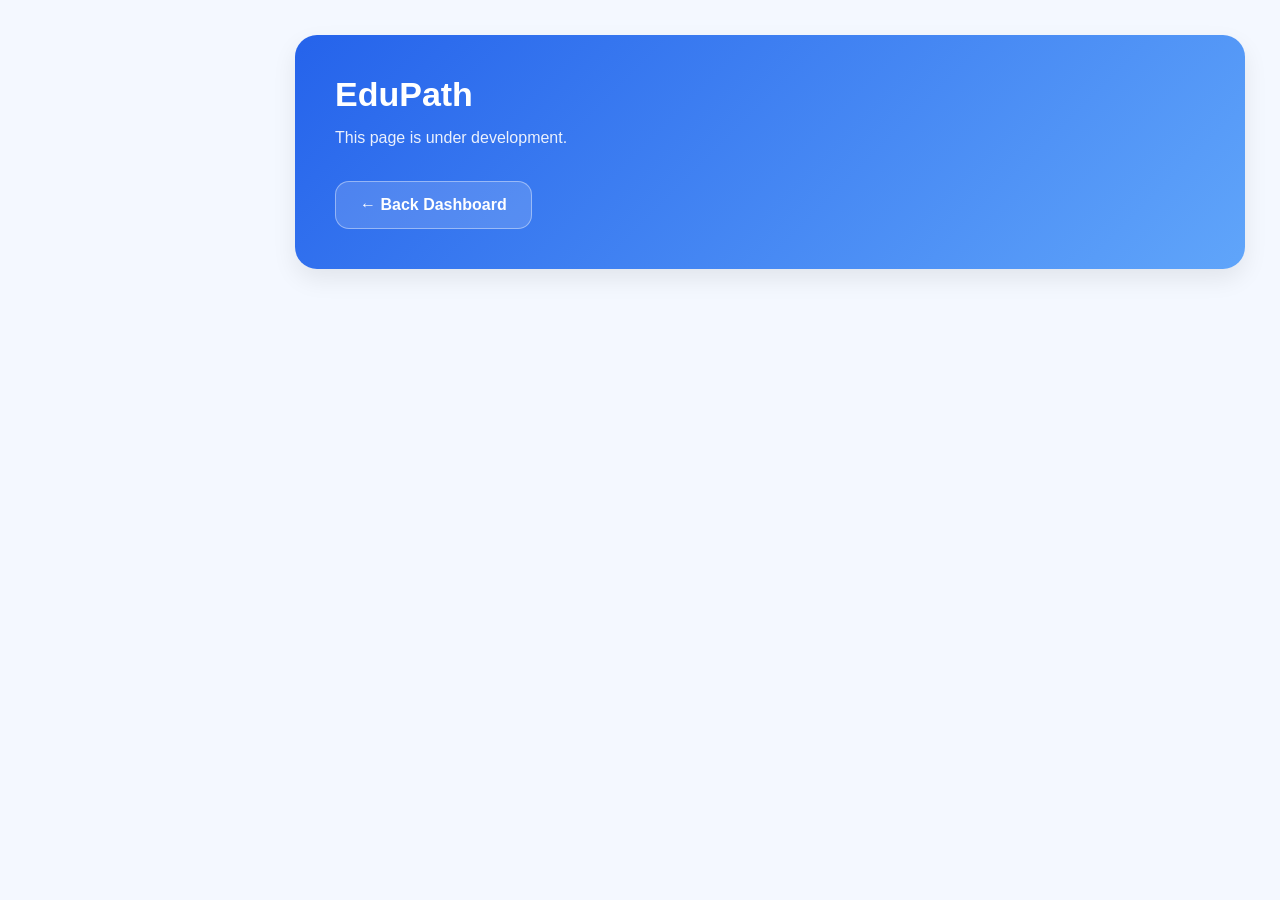
==== ai.html @ e93a819d "Update EduPath dashboard structure" ====
<!DOCTYPE html>
<html lang="th">

<head>

<meta charset="UTF-8">

<meta name="viewport" content="width=device-width, initial-scale=1.0">

<title>EduPath</title>

<link rel="stylesheet" href="home.css">

<link
href="https://cdnjs.cloudflare.com/ajax/libs/font-awesome/6.5.2/css/all.min.css"
rel="stylesheet">

</head>


<body>

<div class="layout">

<main class="main">

<section class="welcome-card">

<h1>
EduPath
</h1>

<p>
This page is under development.
</p>

<div class="welcome-buttons">

<a href="home.html">
← Back Dashboard
</a>

</div>

</section>

</main>

</div>


</body>

</html>
---- home.css ----
/* =====================================
   EduPath Dashboard 2.0
   home.css
===================================== */

/* ---------- Reset ---------- */

*{
    margin:0;
    padding:0;
    box-sizing:border-box;
    font-family:Arial,sans-serif;
}

html{
    scroll-behavior:smooth;
}

body{

    background:#f4f8ff;
    color:#1f2937;
    overflow-x:hidden;

}

/* ---------- Theme ---------- */

:root{

    --primary:#2563eb;
    --primary-dark:#1d4ed8;

    --secondary:#60a5fa;

    --background:#f4f8ff;

    --card:#ffffff;

    --border:#e5e7eb;

    --text:#111827;

    --text-light:#6b7280;

    --success:#22c55e;

    --shadow:
        0 10px 25px rgba(0,0,0,.08);

    --radius:18px;

}

/* ---------- Layout ---------- */

.layout{

    display:flex;

    min-height:100vh;

}

/* ---------- Sidebar ---------- */

.sidebar{

    width:260px;

    background:white;

    border-right:1px solid var(--border);

    position:fixed;

    left:0;

    top:0;

    bottom:0;

    padding:30px 20px;

    overflow-y:auto;

    box-shadow:var(--shadow);

    z-index:1000;

}

.logo{

    margin-bottom:40px;

}

.logo h2{

    color:var(--primary);

    font-size:28px;

}

.logo p{

    color:var(--text-light);

    margin-top:6px;

    font-size:14px;

}

/* ---------- Menu ---------- */

.sidebar nav{

    display:flex;

    flex-direction:column;

    gap:10px;

}

.sidebar nav a{

    display:flex;

    align-items:center;

    gap:14px;

    text-decoration:none;

    color:var(--text);

    padding:14px 18px;

    border-radius:14px;

    transition:.25s;

    font-size:15px;

}

.sidebar nav a i{

    width:22px;

    text-align:center;

    font-size:18px;

}

.sidebar nav a:hover{

    background:#eff6ff;

    color:var(--primary);

    transform:translateX(4px);

}

.sidebar nav a.active{

    background:var(--primary);

    color:white;

}

/* ---------- Main ---------- */

.main{

    flex:1;

    margin-left:260px;

    padding:35px;

    min-height:100vh;

}
/* =====================================
   Topbar
===================================== */

.topbar{

    display:flex;

    justify-content:space-between;

    align-items:center;

    gap:20px;

    margin-bottom:30px;

}

/* ---------- Search Box ---------- */

.search-box{

    flex:1;

    display:flex;

    align-items:center;

    gap:12px;

    background:white;

    padding:14px 20px;

    border-radius:16px;

    box-shadow:var(--shadow);

    border:1px solid var(--border);

}

.search-box i{

    color:var(--text-light);

    font-size:18px;

}

.search-box input{

    flex:1;

    border:none;

    outline:none;

    font-size:15px;

    background:transparent;

    color:var(--text);

}

.search-box input::placeholder{

    color:#9ca3af;

}

/* ---------- Right Menu ---------- */

.top-actions{

    display:flex;

    align-items:center;

    gap:14px;

}

.top-actions button{

    width:46px;

    height:46px;

    border:none;

    border-radius:14px;

    background:white;

    cursor:pointer;

    box-shadow:var(--shadow);

    transition:.25s;

    font-size:18px;

}

.top-actions button:hover{

    background:var(--primary);

    color:white;

    transform:translateY(-2px);

}

/* ---------- Avatar ---------- */

.avatar{

    width:48px;

    height:48px;

    border-radius:50%;

    overflow:hidden;

    box-shadow:var(--shadow);

}

.avatar img{

    width:100%;

    height:100%;

    object-fit:cover;

}

/* =====================================
   Welcome Card
===================================== */

.welcome-card{

    background:linear-gradient(
        135deg,
        #2563eb,
        #60a5fa
    );

    color:white;

    padding:40px;

    border-radius:22px;

    margin-bottom:35px;

    box-shadow:var(--shadow);

}

.welcome-card h1{

    font-size:34px;

    margin-bottom:10px;

}

.welcome-card p{

    opacity:.9;

    line-height:1.7;

    max-width:600px;

}

/* ---------- Buttons ---------- */

.welcome-buttons{

    display:flex;

    gap:16px;

    margin-top:30px;

    flex-wrap:wrap;

}

.welcome-buttons a{

    text-decoration:none;

    padding:14px 24px;

    border-radius:14px;

    font-weight:bold;

    transition:.25s;

}

.welcome-buttons a:first-child{

    background:white;

    color:var(--primary);

}

.welcome-buttons a:last-child{

    background:rgba(255,255,255,.15);

    border:1px solid rgba(255,255,255,.4);

    color:white;

}

.welcome-buttons a:hover{

    transform:translateY(-3px);

    box-shadow:0 8px 20px rgba(0,0,0,.15);

}
/* =====================================
   Section Title
===================================== */

.section-title{

    display:flex;

    justify-content:space-between;

    align-items:center;

    margin-bottom:18px;

}

.section-title h2{

    font-size:22px;

    color:var(--text);

}

.section-title a{

    text-decoration:none;

    color:var(--primary);

    font-weight:bold;

    transition:.25s;

}

.section-title a:hover{

    opacity:.8;

}

/* =====================================
   Quick Access
===================================== */

.quick-actions{

    margin-bottom:40px;

}

.card-grid{

    display:grid;

    grid-template-columns:repeat(auto-fit,minmax(220px,1fr));

    gap:22px;

}

.action-card{

    background:white;

    border-radius:20px;

    padding:28px;

    text-decoration:none;

    color:var(--text);

    border:1px solid var(--border);

    box-shadow:var(--shadow);

    transition:.3s;

}

.action-card:hover{

    transform:translateY(-8px);

    box-shadow:0 20px 35px rgba(37,99,235,.18);

    border-color:var(--primary);

}

.action-card i{

    font-size:34px;

    color:var(--primary);

    margin-bottom:18px;

}

.action-card h3{

    margin-bottom:10px;

    font-size:20px;

}

.action-card p{

    color:var(--text-light);

    line-height:1.6;

    font-size:14px;

}

/* =====================================
   Continue Learning
===================================== */

.continue-learning{

    margin-bottom:40px;

}

.course-card{

    background:white;

    border-radius:20px;

    padding:30px;

    box-shadow:var(--shadow);

    border:1px solid var(--border);

}

.course-info h3{

    font-size:24px;

    margin-bottom:12px;

}

.course-info p{

    color:var(--text-light);

    margin-bottom:16px;

}

/* ---------- Progress ---------- */

.progress{

    width:100%;

    height:12px;

    background:#e5e7eb;

    border-radius:100px;

    overflow:hidden;

    margin-bottom:22px;

}

.progress-bar{

    height:100%;

    background:linear-gradient(
        90deg,
        var(--primary),
        var(--secondary)
    );

    border-radius:100px;

}

/* ---------- Continue Button ---------- */

.continue-btn{

    display:inline-block;

    text-decoration:none;

    background:var(--primary);

    color:white;

    padding:12px 24px;

    border-radius:12px;

    font-weight:bold;

    transition:.25s;

}

.continue-btn:hover{

    background:var(--primary-dark);

    transform:translateY(-2px);

}

/* =====================================
   AI Widget
===================================== */

.ai-widget{

    margin-bottom:40px;

}

.ai-box{

    background:linear-gradient(
        135deg,
        #0f172a,
        #1e3a8a
    );

    color:white;

    padding:35px;

    border-radius:22px;

    box-shadow:var(--shadow);

}

.ai-box h3{

    font-size:28px;

    margin-bottom:12px;

}

.ai-box p{

    opacity:.9;

    line-height:1.8;

    margin-bottom:25px;

}

/* ---------- AI Buttons ---------- */

.ai-buttons{

    display:flex;

    gap:16px;

    flex-wrap:wrap;

}

.ai-buttons a{

    text-decoration:none;

    padding:12px 22px;

    border-radius:12px;

    font-weight:bold;

    transition:.25s;

}

.ai-buttons a:first-child{

    background:white;

    color:var(--primary);

}

.ai-buttons a:last-child{

    background:rgba(255,255,255,.15);

    color:white;

    border:1px solid rgba(255,255,255,.3);

}

.ai-buttons a:hover{

    transform:translateY(-3px);

}
/* =====================================
   Dashboard Grid
===================================== */

.dashboard-grid{

    display:grid;

    grid-template-columns:2fr 1fr;

    gap:28px;

    margin-bottom:40px;

}

.dashboard-left,
.dashboard-right{

    display:flex;

    flex-direction:column;

    gap:28px;

}

/* =====================================
   Dashboard Card
===================================== */

.dashboard-card{

    background:var(--card);

    border:1px solid var(--border);

    border-radius:20px;

    padding:28px;

    box-shadow:var(--shadow);

    transition:.25s;

}

.dashboard-card:hover{

    transform:translateY(-4px);

    box-shadow:0 18px 35px rgba(0,0,0,.10);

}

/* =====================================
   Recommended Universities
===================================== */

.recommend-list{

    display:flex;

    flex-direction:column;

    gap:16px;

}

.recommend-item{

    display:flex;

    justify-content:space-between;

    align-items:center;

    padding:18px;

    border-radius:14px;

    background:#f8fbff;

    border:1px solid #edf2f7;

    transition:.25s;

}

.recommend-item:hover{

    background:#eff6ff;

    border-color:var(--primary);

}

.recommend-item h3{

    font-size:17px;

    margin-bottom:4px;

}

.recommend-item p{

    color:var(--text-light);

    font-size:14px;

}

.recommend-item a{

    text-decoration:none;

    background:var(--primary);

    color:white;

    padding:10px 18px;

    border-radius:10px;

    font-size:14px;

    transition:.25s;

}

.recommend-item a:hover{

    background:var(--primary-dark);

}

/* =====================================
   Recent Notes
===================================== */

.notes-list{

    display:flex;

    flex-direction:column;

    gap:14px;

}

.note-item{

    padding:18px;

    background:#f8fbff;

    border-radius:14px;

    border:1px solid #edf2f7;

    transition:.25s;

    cursor:pointer;

}

.note-item:hover{

    background:#eff6ff;

    border-color:var(--primary);

    transform:translateX(4px);

}

.note-item h3{

    font-size:17px;

    margin-bottom:6px;

}

.note-item p{

    color:var(--text-light);

    font-size:14px;

}

/* =====================================
   Progress Number
===================================== */

.progress-number{

    font-size:48px;

    color:var(--primary);

    margin:18px 0;

    font-weight:700;

}

/* =====================================
   Planner
===================================== */

.planner-item{

    display:flex;

    align-items:center;

    gap:18px;

    padding:16px 0;

    border-bottom:1px solid var(--border);

}

.planner-item:last-child{

    border-bottom:none;

}

.planner-item span{

    width:70px;

    text-align:center;

    background:var(--primary);

    color:white;

    padding:8px;

    border-radius:10px;

    font-weight:bold;

}

.planner-item p{

    font-size:15px;

    color:var(--text);

}
/* =====================================
   Statistics Card
===================================== */

.stat-box{

    display:grid;

    grid-template-columns:repeat(3,1fr);

    gap:18px;

    margin-top:20px;

}

.stat-box div{

    background:#f8fbff;

    border:1px solid var(--border);

    border-radius:16px;

    padding:22px 12px;

    text-align:center;

    transition:.25s;

}

.stat-box div:hover{

    transform:translateY(-4px);

    border-color:var(--primary);

    background:#eff6ff;

}

.stat-box h3{

    font-size:32px;

    color:var(--primary);

    margin-bottom:8px;

}

.stat-box p{

    color:var(--text-light);

    font-size:14px;

}

/* =====================================
   Card Hover Effect
===================================== */

.dashboard-card,
.course-card,
.action-card{

    transition:
        transform .25s,
        box-shadow .25s;

}

.dashboard-card:hover,
.course-card:hover{

    transform:translateY(-5px);

    box-shadow:0 20px 40px rgba(0,0,0,.12);

}

/* =====================================
   Footer
===================================== */

.footer{

    margin-top:50px;

    padding:30px 0;

    text-align:center;

    color:var(--text-light);

    font-size:14px;

    border-top:1px solid var(--border);

}

/* =====================================
   Scrollbar
===================================== */

::-webkit-scrollbar{

    width:10px;

}

::-webkit-scrollbar-track{

    background:#eef2ff;

}

::-webkit-scrollbar-thumb{

    background:var(--primary);

    border-radius:20px;

}

::-webkit-scrollbar-thumb:hover{

    background:var(--primary-dark);

}

/* =====================================
   Notification Badge
===================================== */

.badge{

    display:inline-flex;

    justify-content:center;

    align-items:center;

    min-width:20px;

    height:20px;

    padding:0 6px;

    border-radius:999px;

    background:#ef4444;

    color:white;

    font-size:11px;

    font-weight:bold;

}

/* =====================================
   Fade Animation
===================================== */

@keyframes fadeUp{

    from{

        opacity:0;

        transform:translateY(20px);

    }

    to{

        opacity:1;

        transform:translateY(0);

    }

}

.welcome-card,
.quick-actions,
.continue-learning,
.ai-widget,
.dashboard-card{

    animation:fadeUp .5s ease;

}

/* =====================================
   Button Transition
===================================== */

button,
a{

    transition:.25s;

}

button:active,
a:active{

    transform:scale(.98);

}
/* =====================================
   Responsive - Tablet
===================================== */

@media (max-width:1100px){

    .dashboard-grid{

        grid-template-columns:1fr;

    }

    .card-grid{

        grid-template-columns:repeat(2,1fr);

    }

}

/* =====================================
   Responsive - Mobile
===================================== */

@media (max-width:768px){

    .sidebar{

        display:none;

    }

    .main{

        margin-left:0;

        padding:20px;

        padding-bottom:90px;

    }

    .topbar{

        flex-direction:column;

        align-items:stretch;

        gap:15px;

    }

    .top-actions{

        justify-content:flex-end;

    }

    .welcome-card{

        padding:28px;

    }

    .welcome-card h1{

        font-size:28px;

    }

    .welcome-buttons{

        flex-direction:column;

    }

    .welcome-buttons a{

        width:100%;

        text-align:center;

    }

    .card-grid{

        grid-template-columns:1fr;

    }

    .dashboard-grid{

        grid-template-columns:1fr;

    }

    .stat-box{

        grid-template-columns:1fr;

    }

}

/* =====================================
   Mobile Bottom Navigation
===================================== */

.mobile-nav{

    display:none;

}

@media (max-width:768px){

.mobile-nav{

    display:flex;

    position:fixed;

    bottom:0;

    left:0;

    width:100%;

    height:70px;

    background:white;

    border-top:1px solid var(--border);

    box-shadow:0 -5px 20px rgba(0,0,0,.08);

    justify-content:space-around;

    align-items:center;

    z-index:9999;

}

.mobile-nav a{

    text-decoration:none;

    color:var(--text-light);

    display:flex;

    flex-direction:column;

    align-items:center;

    gap:4px;

    font-size:12px;

    transition:.25s;

}

.mobile-nav a i{

    font-size:20px;

}

.mobile-nav a.active{

    color:var(--primary);

}

.mobile-nav a:hover{

    color:var(--primary);

}

}

/* =====================================
   Focus Style
===================================== */

input:focus,
button:focus,
a:focus{

    outline:none;

}

/* =====================================
   Image
===================================== */

img{

    max-width:100%;

    display:block;

}

/* =====================================
   Utility Classes
===================================== */

.text-center{

    text-align:center;

}

.mt-20{

    margin-top:20px;

}

.mt-30{

    margin-top:30px;

}

.mb-20{

    margin-bottom:20px;

}

.hidden{

    display:none;

}

/* =====================================
   Glass Effect
===================================== */

.glass{

    background:rgba(255,255,255,.65);

    backdrop-filter:blur(18px);

    -webkit-backdrop-filter:blur(18px);

}

/* =====================================
   Dark Mode Ready
===================================== */

body.dark{

    background:#0f172a;

    color:white;

}

body.dark .sidebar,
body.dark .dashboard-card,
body.dark .course-card,
body.dark .search-box,
body.dark .top-actions button,
body.dark .action-card{

    background:#1e293b;

    color:white;

    border-color:#334155;

}

body.dark .action-card p,
body.dark .note-item p,
body.dark .recommend-item p{

    color:#cbd5e1;

}

body.dark .recommend-item,
body.dark .note-item,
body.dark .stat-box div{

    background:#1e293b;

    border-color:#334155;

}

body.dark .mobile-nav{

    background:#1e293b;

    border-color:#334155;

}

body.dark .footer{

    border-color:#334155;

}

/* =====================================
   End of EduPath Dashboard CSS
===================================== */
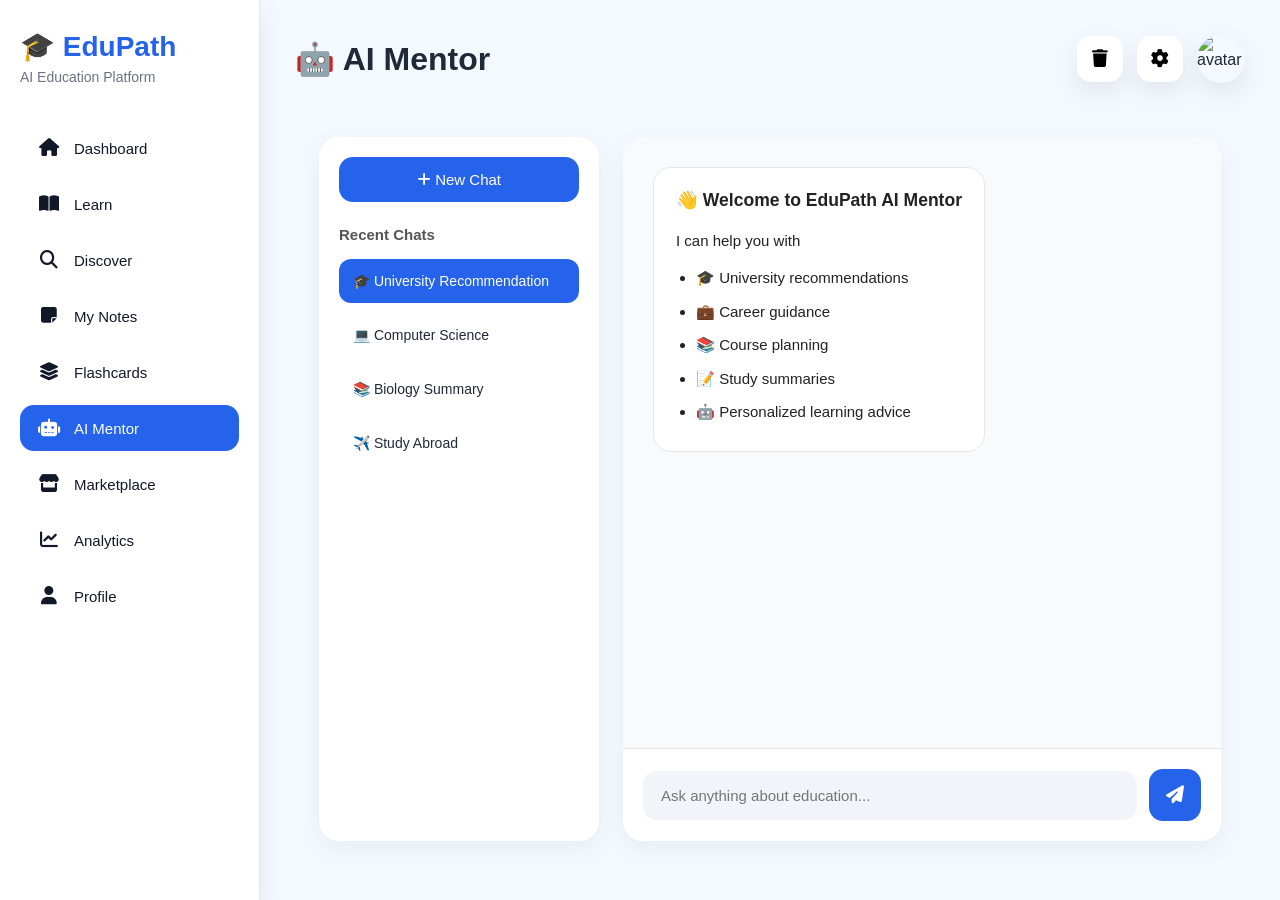
==== commit d636d77f: "Add AI Mentor without exposed API key" ====
--- a/ai.html
+++ b/ai.html
@@ -7,9 +7,10 @@
 
 <meta name="viewport" content="width=device-width, initial-scale=1.0">
 
-<title>EduPath</title>
+<title>EduPath AI Mentor</title>
 
 <link rel="stylesheet" href="home.css">
+<link rel="stylesheet" href="ai.css">
 
 <link
 href="https://cdnjs.cloudflare.com/ajax/libs/font-awesome/6.5.2/css/all.min.css"
@@ -17,37 +18,298 @@
 
 </head>
 
-
 <body>
 
 <div class="layout">
 
+<!-- ================= Sidebar ================= -->
+
+<aside class="sidebar">
+
+<div class="logo">
+
+<h2>🎓 EduPath</h2>
+
+<p>AI Education Platform</p>
+
+</div>
+
+<nav>
+
+<a href="home.html">
+
+<i class="fa-solid fa-house"></i>
+
+<span>Dashboard</span>
+
+</a>
+
+<a href="learn.html">
+
+<i class="fa-solid fa-book-open"></i>
+
+<span>Learn</span>
+
+</a>
+
+<a href="search.html">
+
+<i class="fa-solid fa-magnifying-glass"></i>
+
+<span>Discover</span>
+
+</a>
+
+<a href="note.html">
+
+<i class="fa-solid fa-note-sticky"></i>
+
+<span>My Notes</span>
+
+</a>
+
+<a href="flashcards.html">
+
+<i class="fa-solid fa-layer-group"></i>
+
+<span>Flashcards</span>
+
+</a>
+
+<a class="active" href="ai.html">
+
+<i class="fa-solid fa-robot"></i>
+
+<span>AI Mentor</span>
+
+</a>
+
+<a href="marketplace.html">
+
+<i class="fa-solid fa-store"></i>
+
+<span>Marketplace</span>
+
+</a>
+
+<a href="analytics.html">
+
+<i class="fa-solid fa-chart-line"></i>
+
+<span>Analytics</span>
+
+</a>
+
+<a href="profile.html">
+
+<i class="fa-solid fa-user"></i>
+
+<span>Profile</span>
+
+</a>
+
+</nav>
+
+</aside>
+
+<!-- ================= Main ================= -->
+
 <main class="main">
 
-<section class="welcome-card">
+<header class="topbar">
 
 <h1>
-EduPath
+
+🤖 AI Mentor
+
 </h1>
 
-<p>
-This page is under development.
-</p>
-
-<div class="welcome-buttons">
-
-<a href="home.html">
-← Back Dashboard
-</a>
+<div class="top-actions">
+
+<button>
+
+<i class="fa-solid fa-trash"></i>
+
+</button>
+
+<button>
+
+<i class="fa-solid fa-gear"></i>
+
+</button>
+
+<div class="avatar">
+
+<img
+src="https://i.pravatar.cc/100"
+alt="avatar">
 
 </div>
 
+</div>
+
+</header>
+
+<!-- ================= AI Layout ================= -->
+
+<section class="ai-layout">
+
+    <!-- Left : Chat History -->
+
+    <aside class="chat-sidebar">
+
+        <button class="new-chat">
+
+            <i class="fa-solid fa-plus"></i>
+
+            New Chat
+
+        </button>
+
+        <h3>Recent Chats</h3>
+
+        <div class="history-list">
+
+            <div class="history-item active">
+
+                🎓 University Recommendation
+
+            </div>
+
+            <div class="history-item">
+
+                💻 Computer Science
+
+            </div>
+
+            <div class="history-item">
+
+                📚 Biology Summary
+
+            </div>
+
+            <div class="history-item">
+
+                ✈️ Study Abroad
+
+            </div>
+
+        </div>
+
+    </aside>
+
+    <!-- Right : Chat Area -->
+
+    <section class="chat-area">
+
+        <div class="chat-messages" id="chatMessages">
+
+            <div class="message ai">
+
+                <div class="bubble">
+
+                    <h3>👋 Welcome to EduPath AI Mentor</h3>
+
+                    <p>
+
+                        I can help you with
+
+                    </p>
+
+                    <ul>
+
+                        <li>🎓 University recommendations</li>
+
+                        <li>💼 Career guidance</li>
+
+                        <li>📚 Course planning</li>
+
+                        <li>📝 Study summaries</li>
+
+                        <li>🤖 Personalized learning advice</li>
+
+                    </ul>
+
+                </div>
+
+            </div>
+
+        </div>
+
+        <!-- Chat Input -->
+
+        <div class="chat-input">
+
+            <input
+
+                id="promptInput"
+
+                type="text"
+
+                placeholder="Ask anything about education...">
+
+            <button id="sendBtn">
+
+                <i class="fa-solid fa-paper-plane"></i>
+
+            </button>
+
+        </div>
+
+    </section>
+
 </section>
-
 </main>
 
 </div>
 
+<!-- ================= Mobile Navigation ================= -->
+
+<nav class="mobile-nav">
+
+    <a href="home.html">
+
+        <i class="fa-solid fa-house"></i>
+
+        <span>Home</span>
+
+    </a>
+
+    <a href="search.html">
+
+        <i class="fa-solid fa-magnifying-glass"></i>
+
+        <span>Search</span>
+
+    </a>
+
+    <a href="learn.html">
+
+        <i class="fa-solid fa-book-open"></i>
+
+        <span>Learn</span>
+
+    </a>
+
+    <a class="active" href="ai.html">
+
+        <i class="fa-solid fa-robot"></i>
+
+        <span>AI</span>
+
+    </a>
+
+    <a href="profile.html">
+
+        <i class="fa-solid fa-user"></i>
+
+        <span>Profile</span>
+
+    </a>
+
+</nav>
+
+<script type="module" src="js/ai.js"></script>
 
 </body>
 
--- a/home.css
+++ b/home.css
@@ -1533,3 +1533,163 @@
 /* =====================================
    End of EduPath Dashboard CSS
 ===================================== */
+/* ==========================
+   Hero V3
+========================== */
+
+.hero{
+
+    display:flex;
+
+    justify-content:space-between;
+
+    gap:30px;
+
+    align-items:center;
+
+    padding:40px;
+
+    border-radius:24px;
+
+    background:linear-gradient(135deg,#2563eb,#3b82f6);
+
+    color:#fff;
+
+    margin-bottom:35px;
+
+}
+
+.hero-left{
+
+    flex:1;
+
+}
+
+.hero-left h1{
+
+    font-size:40px;
+
+    margin-bottom:10px;
+
+}
+
+.hero-left p{
+
+    font-size:18px;
+
+    opacity:.9;
+
+    margin-bottom:30px;
+
+}
+
+.hero-buttons{
+
+    display:flex;
+
+    gap:15px;
+
+}
+
+.primary-btn{
+
+    background:#fff;
+
+    color:#2563eb;
+
+    padding:14px 24px;
+
+    border-radius:12px;
+
+    text-decoration:none;
+
+    font-weight:bold;
+
+}
+
+.secondary-btn{
+
+    background:rgba(255,255,255,.15);
+
+    border:1px solid rgba(255,255,255,.4);
+
+    color:#fff;
+
+    padding:14px 24px;
+
+    border-radius:12px;
+
+    text-decoration:none;
+
+}
+
+.hero-right{
+
+    display:flex;
+
+    flex-direction:column;
+
+    gap:20px;
+
+    min-width:220px;
+
+}
+
+.hero-card{
+
+    background:rgba(255,255,255,.15);
+
+    backdrop-filter:blur(10px);
+
+    padding:20px;
+
+    border-radius:18px;
+
+}
+
+.hero-card h3{
+
+    font-size:15px;
+
+    margin-bottom:10px;
+
+}
+
+.hero-card h2{
+
+    font-size:34px;
+
+}
+
+@media(max-width:768px){
+
+.hero{
+
+    flex-direction:column;
+
+    align-items:flex-start;
+
+}
+
+.hero-right{
+
+    width:100%;
+
+}
+
+.hero-buttons{
+
+    flex-direction:column;
+
+    width:100%;
+
+}
+
+.primary-btn,
+.secondary-btn{
+
+    text-align:center;
+
+}
+
+}
--- a/ai.css
+++ b/ai.css
@@ -0,0 +1,491 @@
+/* =====================================
+   EduPath AI Mentor
+   Part 1
+===================================== */
+
+.main{
+    display:flex;
+    flex-direction:column;
+    height:100vh;
+    overflow:hidden;
+}
+
+/* ---------- AI Layout ---------- */
+
+.ai-layout{
+
+    display:grid;
+
+    grid-template-columns:280px 1fr;
+
+    gap:24px;
+
+    flex:1;
+
+    padding:24px;
+
+    overflow:hidden;
+
+}
+
+/* ---------- Sidebar ---------- */
+
+.chat-sidebar{
+
+    background:#ffffff;
+
+    border-radius:20px;
+
+    padding:20px;
+
+    display:flex;
+
+    flex-direction:column;
+
+    box-shadow:0 8px 25px rgba(0,0,0,.05);
+
+}
+
+.new-chat{
+
+    border:none;
+
+    background:#2563eb;
+
+    color:white;
+
+    padding:14px;
+
+    border-radius:14px;
+
+    font-size:15px;
+
+    cursor:pointer;
+
+    transition:.25s;
+
+    margin-bottom:24px;
+
+}
+
+.new-chat:hover{
+
+    background:#1d4ed8;
+
+}
+
+.chat-sidebar h3{
+
+    margin-bottom:16px;
+
+    color:#555;
+
+    font-size:15px;
+
+}
+
+/* ---------- History ---------- */
+
+.history-list{
+
+    display:flex;
+
+    flex-direction:column;
+
+    gap:10px;
+
+}
+
+.history-item{
+
+    padding:14px;
+
+    border-radius:12px;
+
+    cursor:pointer;
+
+    transition:.25s;
+
+    font-size:14px;
+
+}
+
+.history-item:hover{
+
+    background:#eff6ff;
+
+}
+
+.history-item.active{
+
+    background:#2563eb;
+
+    color:white;
+
+}
+
+/* ---------- Chat Area ---------- */
+
+.chat-area{
+
+    display:flex;
+
+    flex-direction:column;
+
+    background:#fff;
+
+    border-radius:20px;
+
+    overflow:hidden;
+
+    box-shadow:0 8px 25px rgba(0,0,0,.05);
+
+}
+/* =====================================
+   EduPath AI Mentor
+   Part 2
+===================================== */
+
+/* ---------- Messages ---------- */
+
+.chat-messages{
+
+    flex:1;
+
+    overflow-y:auto;
+
+    padding:30px;
+
+    display:flex;
+
+    flex-direction:column;
+
+    gap:20px;
+
+    background:#f8fafc;
+
+}
+
+/* ---------- Message ---------- */
+
+.message{
+
+    display:flex;
+
+    width:100%;
+
+}
+
+.message.ai{
+
+    justify-content:flex-start;
+
+}
+
+.message.user{
+
+    justify-content:flex-end;
+
+}
+
+/* ---------- Bubble ---------- */
+
+.bubble{
+
+    max-width:75%;
+
+    padding:18px 22px;
+
+    border-radius:18px;
+
+    line-height:1.7;
+
+    font-size:15px;
+
+    word-break:break-word;
+
+}
+
+.message.ai .bubble{
+
+    background:#ffffff;
+
+    color:#222;
+
+    border:1px solid #e5e7eb;
+
+}
+
+.message.user .bubble{
+
+    background:#2563eb;
+
+    color:#ffffff;
+
+}
+
+/* ---------- Bubble Content ---------- */
+
+.bubble h3{
+
+    margin-bottom:12px;
+
+}
+
+.bubble p{
+
+    margin:10px 0;
+
+}
+
+.bubble ul{
+
+    margin-top:12px;
+
+    padding-left:20px;
+
+}
+
+.bubble li{
+
+    margin:8px 0;
+
+}
+
+/* ---------- Chat Input ---------- */
+
+.chat-input{
+
+    display:flex;
+
+    align-items:center;
+
+    gap:12px;
+
+    padding:20px;
+
+    background:#ffffff;
+
+    border-top:1px solid #e5e7eb;
+
+}
+
+/* ---------- Input ---------- */
+
+.chat-input input{
+
+    flex:1;
+
+    border:none;
+
+    outline:none;
+
+    background:#f1f5f9;
+
+    padding:16px 18px;
+
+    border-radius:14px;
+
+    font-size:15px;
+
+}
+
+/* ---------- Send Button ---------- */
+
+.chat-input button{
+
+    width:52px;
+
+    height:52px;
+
+    border:none;
+
+    border-radius:14px;
+
+    background:#2563eb;
+
+    color:white;
+
+    cursor:pointer;
+
+    font-size:18px;
+
+    transition:.25s;
+
+}
+
+.chat-input button:hover{
+
+    background:#1d4ed8;
+
+    transform:scale(1.05);
+
+}
+
+.chat-input button:active{
+
+    transform:scale(.95);
+
+}
+/* =====================================
+   EduPath AI Mentor
+   Part 3
+===================================== */
+
+/* ---------- Scrollbar ---------- */
+
+.chat-messages::-webkit-scrollbar{
+
+    width:8px;
+
+}
+
+.chat-messages::-webkit-scrollbar-thumb{
+
+    background:#cbd5e1;
+
+    border-radius:999px;
+
+}
+
+.chat-messages::-webkit-scrollbar-track{
+
+    background:transparent;
+
+}
+
+/* ---------- Animation ---------- */
+
+.message{
+
+    animation:fadeUp .25s ease;
+
+}
+
+@keyframes fadeUp{
+
+    from{
+
+        opacity:0;
+
+        transform:translateY(12px);
+
+    }
+
+    to{
+
+        opacity:1;
+
+        transform:translateY(0);
+
+    }
+
+}
+
+/* ---------- Hover ---------- */
+
+.history-item{
+
+    transition:.2s;
+
+}
+
+.history-item:hover{
+
+    transform:translateX(4px);
+
+}
+
+.new-chat{
+
+    transition:.25s;
+
+}
+
+.new-chat:hover{
+
+    transform:translateY(-2px);
+
+}
+
+.chat-input input:focus{
+
+    box-shadow:0 0 0 3px rgba(37,99,235,.15);
+
+}
+
+.chat-input button{
+
+    transition:.2s;
+
+}
+
+.chat-input button:hover{
+
+    transform:scale(1.05);
+
+}
+
+.chat-input button:active{
+
+    transform:scale(.95);
+
+}
+
+/* ---------- Responsive ---------- */
+
+@media(max-width:900px){
+
+    .ai-layout{
+
+        grid-template-columns:1fr;
+
+        padding:16px;
+
+    }
+
+    .chat-sidebar{
+
+        display:none;
+
+    }
+
+    .bubble{
+
+        max-width:92%;
+
+    }
+
+}
+
+@media(max-width:600px){
+
+    .chat-messages{
+
+        padding:16px;
+
+    }
+
+    .chat-input{
+
+        padding:12px;
+
+    }
+
+    .chat-input input{
+
+        font-size:14px;
+
+        padding:14px;
+
+    }
+
+    .chat-input button{
+
+        width:46px;
+
+        height:46px;
+
+    }
+
+}
